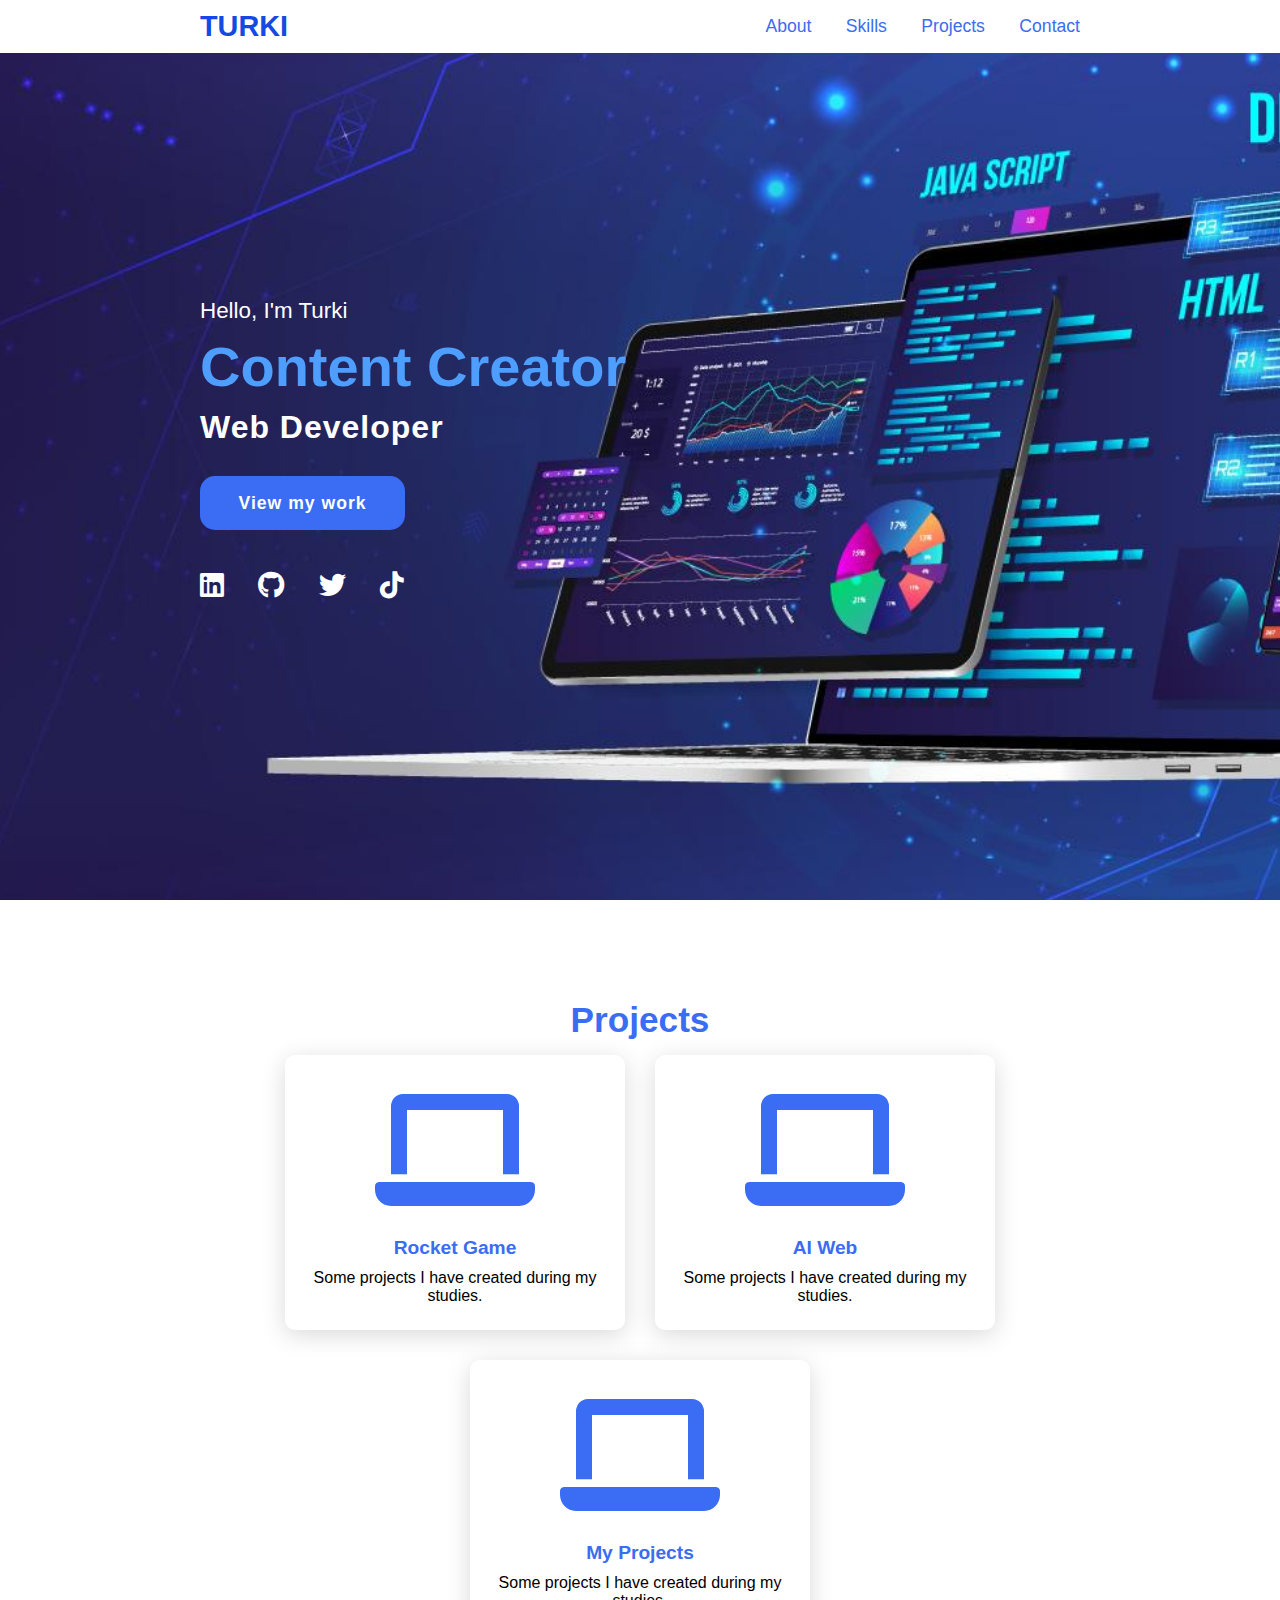
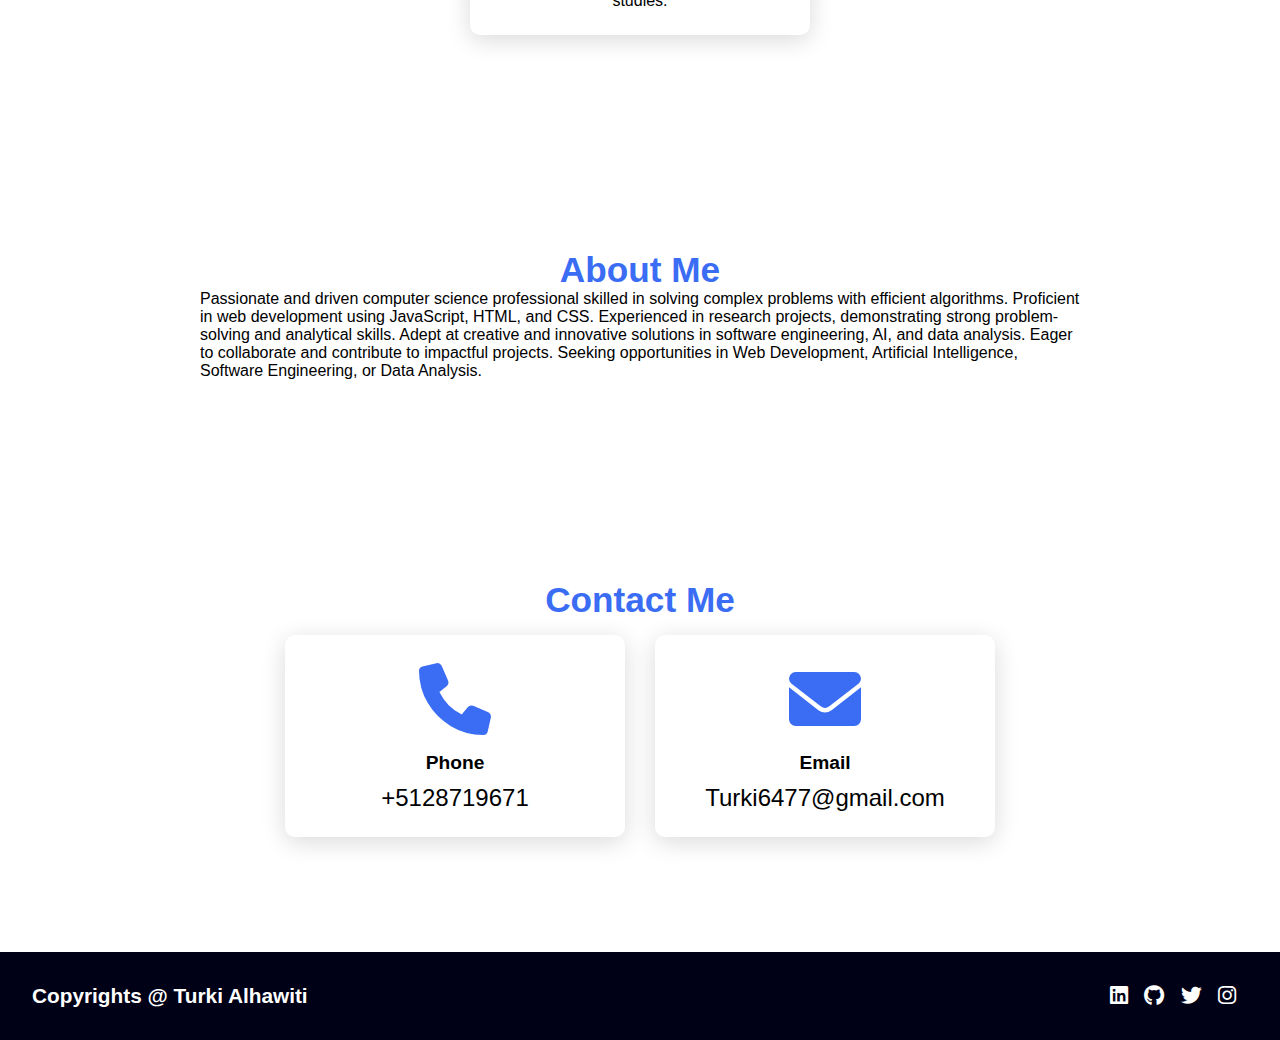
==== index.html @ 73f85c14 "Fisrt" ====
<!DOCTYPE html>
<html lang="en">
<head>
    <meta charset="UTF-8">
    <meta name="viewport" content="width=device-width, initial-scale=1.0">
    <link rel="stylesheet" href="https://cdnjs.cloudflare.com/ajax/libs/font-awesome/6.0.0/css/all.min.css">
    <link rel="stylesheet" href="style.css">

    <title>My Website</title>
</head>
<body>
    <header>
        <a href="#" class="logo">Turki</a>
        <nav class="navigation">
            <a href="#about">About</a>
            <a href="#">Skills</a>
            <a href="#projects">Projects</a>
            <a href="#contacts">Contact</a>
            
        </nav>
    </header>
        <section class="main">
        <div>
            <h2>Hello, I'm Turki<br><span>Content Creator</span></h2>
            <h3>Web Developer</h3>
            <a href="#projects" class="main-btn">View my work</a>
            <div class="social-icons">
                <a href="https://www.linkedin.com/in/turki-alhawiti/"><i class="fab fa-linkedin"></i></a>
                <a href="https://github.com/Turki-Alhw"><i class="fab fa-github"></i></a>
                <a href="#"><i class="fab fa-twitter"></i></a>
                <a href="#"><i class="fa-brands fa-tiktok"></i></a>
            </div>
        </div>
        </section>

        <section class="cards" id="projects">
            <h2 class="title">Projects</h2>
            <div class ="content">
                <div class="card">
                    <div class="icon">
                        <i class="fa-solid fa-laptop"></i></i>
                    </div>
                    <div class="info">
                        <h3>Rocket Game</h3>
                        <p>Some projects I have created during my studies.</p>
                    </div>
                </div>
                <div class="card">
                    <div class="icon">
                        <i class="fa-solid fa-laptop"></i></i>
                    </div>
                    <div class="info">
                        <h3>AI Web</h3>
                        <p>Some projects I have created during my studies.</p>
                    </div>
                </div>
                <div class="card">
                    <div class="icon">
                        <i class="fa-solid fa-laptop"></i></i>
                    </div>
                    <div class="info">
                        <h3>My Projects</h3>
                        <p>Some projects I have created during my studies.</p>
                    </div>
                </div>
            </div>
        </section>
        <section
        class="cards" id="about">
    <h2 class="title">About Me</h2>
    <p>Passionate and driven computer science professional skilled in solving complex problems with efficient algorithms. Proficient in web development using JavaScript, HTML, and CSS. Experienced in research projects, demonstrating strong problem-solving and analytical skills. Adept at creative and innovative solutions in software engineering, AI, and data analysis. Eager to collaborate and contribute to impactful projects. Seeking opportunities in Web Development, Artificial Intelligence, Software Engineering, or Data Analysis.</p>
    
</section>
        <section class="cards contact" id="contact">
            <h2 class="title">Contact Me</h2>
            <div class ="content">
                <div class="card">
                    <div class="icon">
                        <i class="fa-solid fa-phone"></i></i>
                    </div>
                    <div class="info">
                        <h3>Phone</h3>
                        <p>+5128719671</p>
                    </div>
                </div>
                <div class="card">
                    <div class="icon">
                        <i class="fa-solid fa-envelope"></i></i>
                    </div>
                    <div class="info">
                        <h3>Email</h3>
                        <p>Turki6477@gmail.com</p>
                    </div>
                </div>
                </div>
                
        </section>
        <footer class="footer">
            <p class="footer-title"> Copyrights @ <span>Turki Alhawiti</span></p>
            <div class="social-icons">
                <a href="https://www.linkedin.com/in/turki-alhawiti/"><i class="fab fa-linkedin"></i></a>
                <a href="https://github.com/Turki-Alhw"><i class="fab fa-github"></i></a>
                <a href="#"><i class="fab fa-twitter"></i></a>
                <a href="#"><i class="fab  fa-instagram"></i></a>
            </div>
        </footer>
</body>
</html>
---- style.css ----
@import url('https://fonts.google.com/share?selection.family=Poppins:ital,wght@0,100;0,200;0,300;0,400;0,500;0,600;0,700;0,800;0,900;1,100;1,200;1,300;1,400;1,500;1,600;1,700;1,800;1,900');

*{
    font-family: 'Poppins', sans-serif;
    margin: 0;
    padding: 0;
    box-sizing: border-box;
    scroll-behavior: smooth;
}

header {
    background-color: white;
    width: 100%;
    position: fixed;
    z-index: 999;
    display: flex;
    justify-content: space-between;
    align-items: center;
    padding: 10px 200px ;

}

.logo{
    text-decoration: none;
    color: #124ae2;
    text-transform: uppercase;
    font-weight: 700;
    font-size: 1.8em;
}

.navigation a{
    color: #3a6cf4;
    text-decoration: none;
    font-size: 1.1em;
    font-weight: 500;
    padding-left: 30px ;

}

.navigation a:hover{
    color: #601cfc;

}

section {
    padding: 100px 200px;

}

.main {
    width: 100%;
    min-height: 100vh;
    display: flex;
    align-items: center;
    background: url(/Images/Hero-Banner_5.jpg) no-repeat;
    background-size: cover;
    background-position: center ;
    background-attachment: fixed;
}

.main h2 {
    color: #fff;
    font-size: 1.4em;
    font-weight: 500;
}

.main h2 span{
    display: inline-block;
    margin-top: 10px ;
    color: #4e9eff;
    font-size: 2.5em;
    font-weight: 600;
    
}

.main h3 {
    color: white;
    font-size:  2em;
    font-weight: 700;
    letter-spacing: 1px;
    margin-top: 10px;
    margin-bottom: 30px;
}

.main-btn {

    color: white;
    background-color: #3a6cf4;
    text-decoration: none;
    font-size: 1.1em;
    font-weight: 600;
    display: inline-block;
    padding: 0.9375em 2.1865em;
    letter-spacing: 1px;
    border-radius: 15px;
    margin-bottom: 40px;
    transition: 0.7s ease;
}

.main-btn:hover {
    background-color: #0a49f6;
    transform: scale(1.1, 1.1);

}

.social-icons a{
    color: white;
    font-size: 1.7em;
    padding-right: 30px;
}

.title {
    display: flex;
    justify-content: center;
    color: #3a6cf4;
    font-size: 2.2em;
    font-weight: 800;
    margin-bottom: 30 px;
}

.content {
    display: flex;
    justify-content: center;
    flex-direction: row;
    flex-wrap: wrap;
}
.card {
    background-color: white;
    width: 21.25em;
    box-shadow: 0 5px 25px rgba(1 1 1 / 15%);
    border-radius: 10px;
    padding: 25px;
    margin: 15px;
    transition: 0.7s ease ;
}
.card:hover{
    transform: scale(1.1);
    
}
.icon {

color: #3a6cf4;
font-size: 8em;
text-align: center;
}
.info {

text-align: center;

}

.info h3{
    color: #3a6cf4;
    font-size: 1.2em;
    font-weight: 700;
    margin: 10px;


}

.contact .icon{
    font-size: 4.5em;
}

.contact .info h3 {
    color: #000;
}

.contact .info p{
    font-size: 1.5em;
}

.footer {
    background-color: #000016;
    color: #fff;
    padding: 2em;
    display: flex;
    justify-content: space-between;
}

.footer-title {
    font-size: 1.3em;
    font-weight: 600;
}

.footer-title span {
    color: white;
}

.footer .social-icons a{
    font-size: 1.3em;
    padding: 0 12px 0 0;
}

@media (max-width: 1023px){
    header {
        padding: 12px 20px;
    }
    .navigation a{
        padding-left: 10px;
    }
    .title{
        font-size: 1.8em;
    }
    section{
        padding: 80px 20 px;
    }
    .main-content h2{
        font-size: 1em;
    }
    .main-content h3{
        font-size: 1em;
    }
    .content{
        flex-direction: column;
        align-items: center;
        
    }
}
@media (max-width:641px){
        body{
            font-size: 12px;
        }
        .main-content h2{
            font-size: 0.8em;
        }
        .main-content h2{
            font-size: 0.8em;
        }
        }
        @media (max-width:641px){
            body{
                font-size: 10px;
            }

        }
        input[type=text], select, textarea {
  width: 100%; /* Full width */
  padding: 12px; /* Some padding */ 
  border: 1px solid #ccc; /* Gray border */
  border-radius: 4px; /* Rounded borders */
  box-sizing: border-box; /* Make sure that padding and width stays in place */
  margin-top: 6px; /* Add a top margin */
  margin-bottom: 16px; /* Bottom margin */
  resize: vertical /* Allow the user to vertically resize the textarea (not horizontally) */
}

/* Style the submit button with a specific background color etc */
input[type=submit] {
  background-color: #04AA6D;
  color: white;
  padding: 12px 20px;
  border: none;
  border-radius: 4px;
  cursor: pointer;
}

/* When moving the mouse over the submit button, add a darker green color */
input[type=submit]:hover {
  background-color: #45a049;
}

/* Add a background color and some padding around the form */
.container {
  border-radius: 5px;
  background-color: #f2f2f2;
  padding: 20px;
}
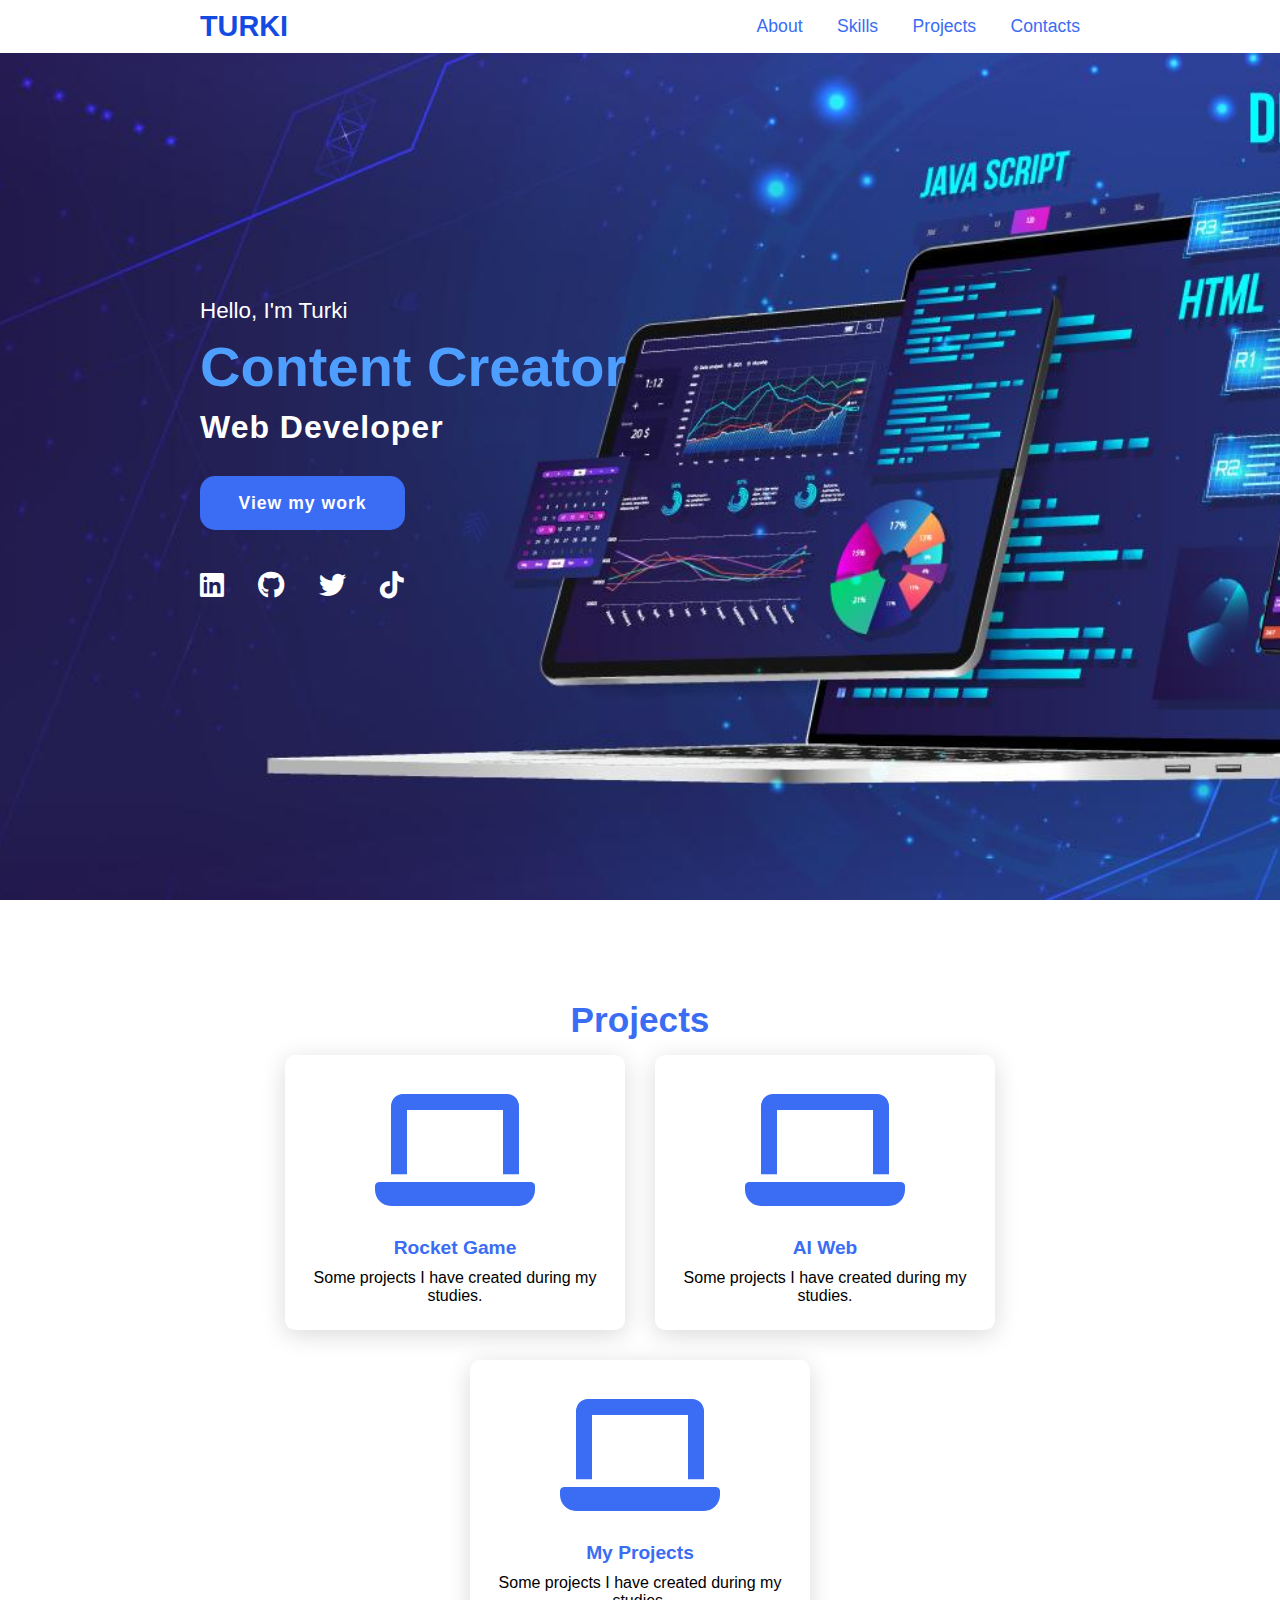
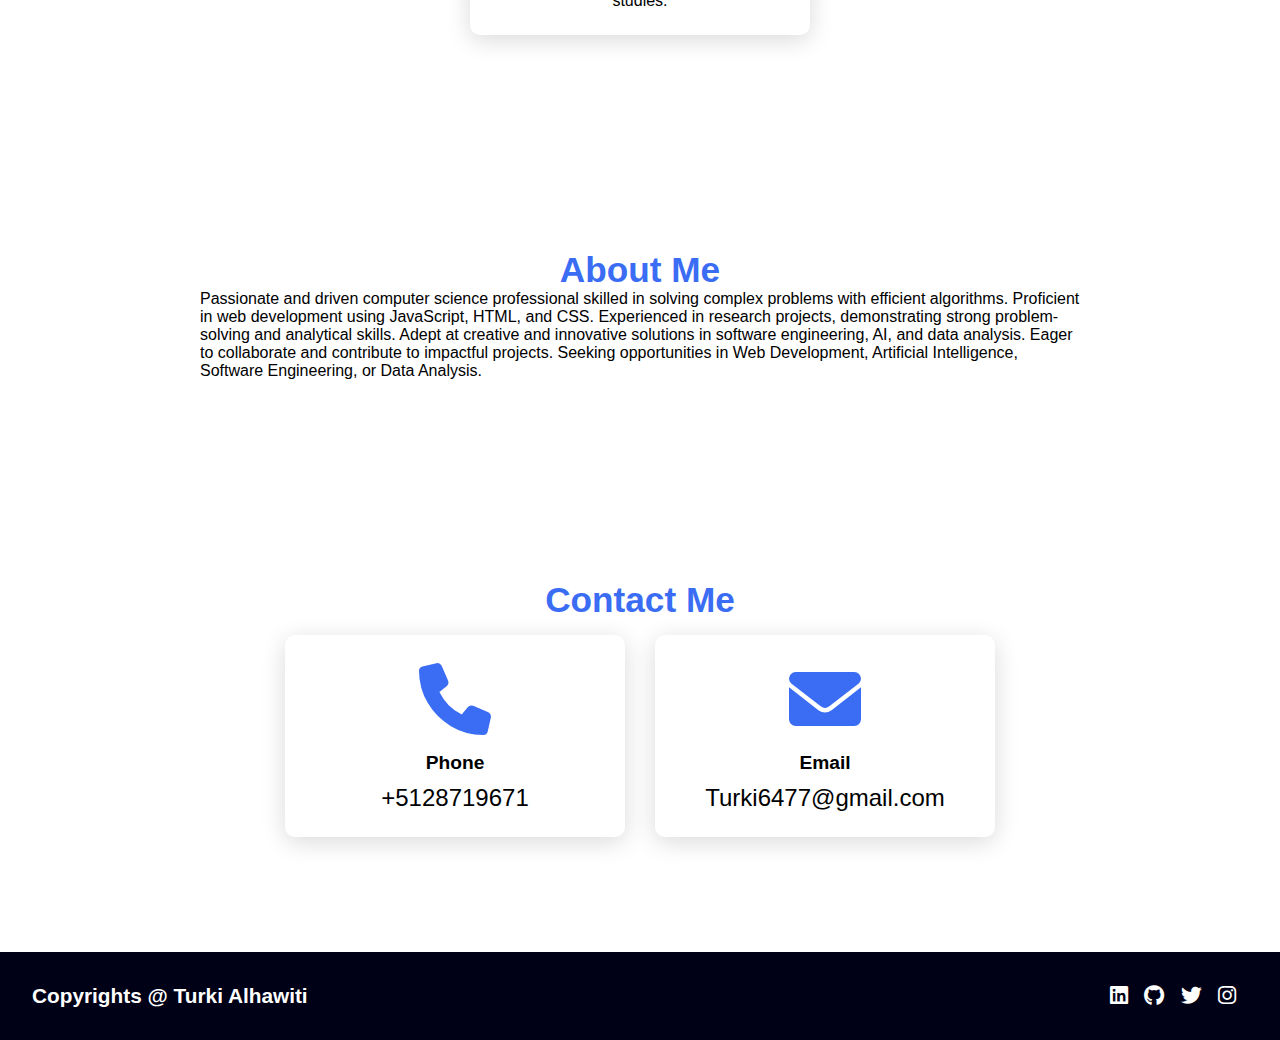
==== commit c239b475: "rm s" ====
--- a/index.html
+++ b/index.html
@@ -15,7 +15,7 @@
             <a href="#about">About</a>
             <a href="#">Skills</a>
             <a href="#projects">Projects</a>
-            <a href="#contacts">Contact</a>
+            <a href="#contact">Contacts</a>
             
         </nav>
     </header>
